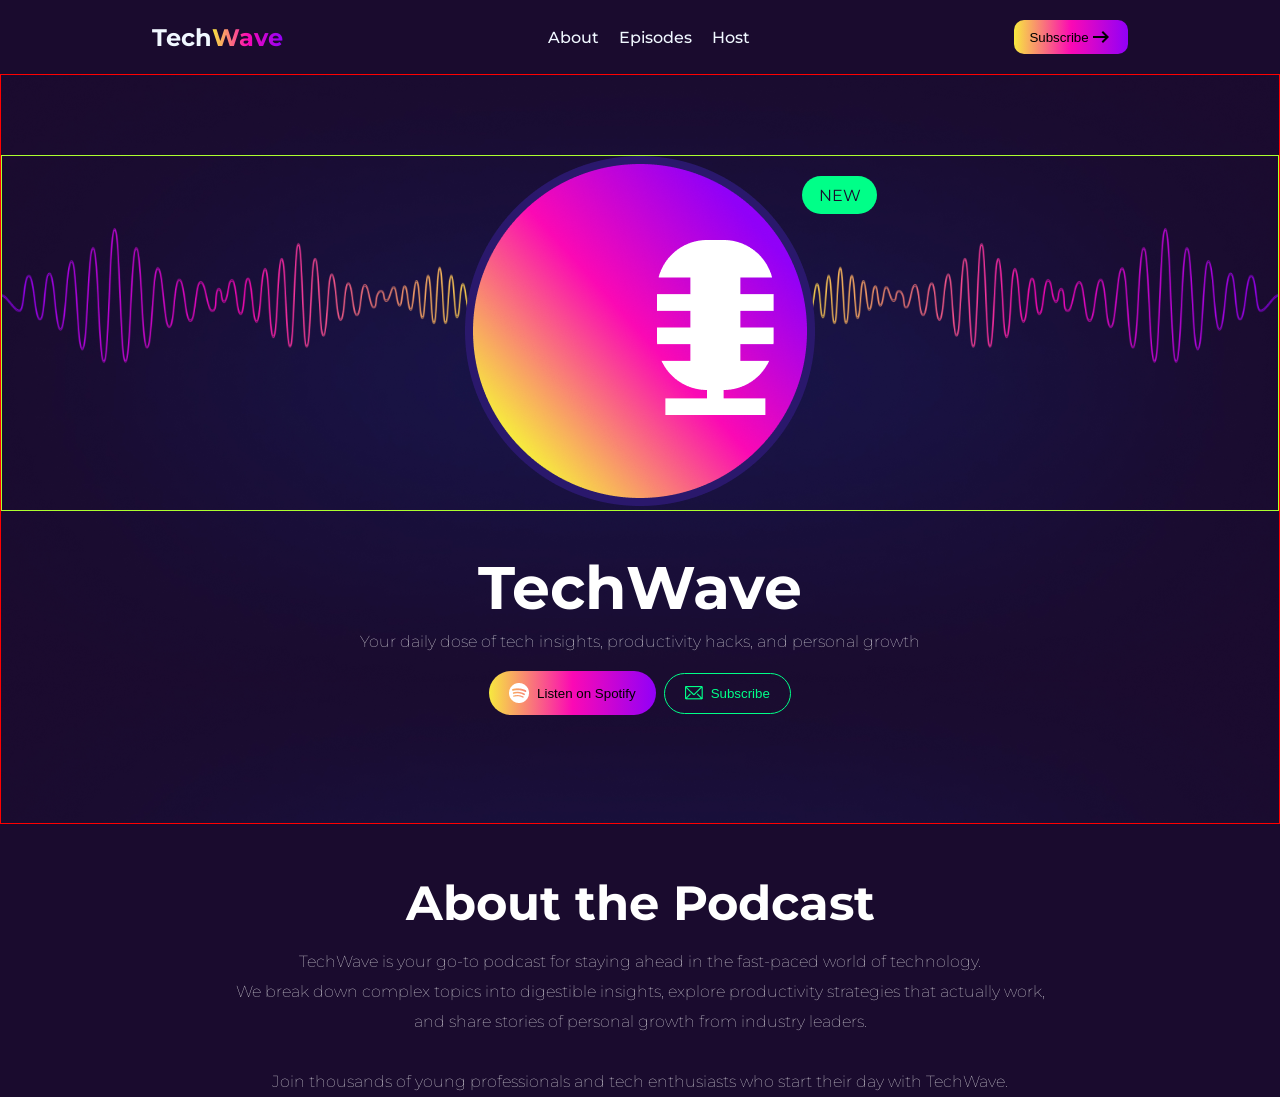
==== index.html @ 0b362321 "created navbar cicrcle podcat" ====
<!doctype html>
<html lang="en">
  <head>
    <meta charset="UTF-8" />
    <meta name="viewport" content="width=device-width, initial-scale=1.0" />
    <link
      rel="stylesheet"
      href="https://fonts.googleapis.com/css2?family=Material+Symbols+Outlined:opsz,wght,FILL,GRAD@24,400,0,0&icon_names=arrow_right_alt"
    />
    <link rel="preconnect" href="https://fonts.googleapis.com" />
    <link rel="preconnect" href="https://fonts.gstatic.com" crossorigin />
    <link
      href="https://fonts.googleapis.com/css2?family=Inter:ital,opsz,wght@0,14..32,100..900;1,14..32,100..900&family=Montserrat:ital,wght@0,100..900;1,100..900&display=swap"
      rel="stylesheet"
    />
    <link rel="stylesheet" href="./Style/protfolio.css" />
    <title>Assignment2</title>
  </head>
  <body class="font">
    <header>
      <nav class="top-container">
        <div class="Techwave">
          <h1>Tech<span class="wave">Wave </span></h1>
        </div>
        <ul class="Middle">
          <li>About</li>
          <li>Episodes</li>
          <li>Host</li>
        </ul>
        <button class="button-arrow">
          Subscribe
          <span class="material-symbols-outlined"> arrow_right_alt </span>
        </button>
      </nav>
      <section class="hero-bg">
        <div class="hero-pic">
          <div class="extra-div">
            <div><p class="circle-Top">NEW</p></div>
            <img
              class="hero-microphone"
              src="./B13-A02-TechWave/assets/microphone.png"
              alt="microphone"
            />
            <img
              class="hero-circle"
              src="./B13-A02-TechWave/assets/hero-circle.png"
              alt="circle"
            />
          </div>
        </div>
        <div class="hero-description">
          <h3 class="hero-head">TechWave</h3>
          <p class="hero-paragraph font">
            Your daily dose of tech insights, productivity hacks, and personal
            growth
          </p>
          <div class="botton">
            <button class="spotify">
              <img
                class="spotify-img"
                src="./B13-A02-TechWave/assets/spotify.png"
                alt=""
              />
              <span> Listen on Spotify </span>
            </button>
            <button class="Email">
              <img
                class="Email-img"
                src="./B13-A02-TechWave/assets/message.png"
                alt="message"
              />
              <span> Subscribe </span>
            </button>
          </div>
        </div>
      </section>

      <section class="contain-podcast">
        <h2 class="podcast-head">About the Podcast</h2>
        <p class="podcast-paragraph">
          TechWave is your go-to podcast for staying ahead in the fast-paced
          world of technology. <br />
          We break down complex topics into digestible insights, explore
          productivity strategies that actually work, <br />
          and share stories of personal growth from industry leaders. <br />
          <br />
          Join thousands of young professionals and tech enthusiasts who start
          their day with TechWave.
        </p>
      </section>
    </header>
  </body>
</html>
---- Style/protfolio.css ----
*{
margin: 0;
padding: 0;
box-sizing: border-box;

}
body{
max-width: 1600px;
width: 100%;
background-color: #1A0B2E;

}

.font {
  
  font-family: "Montserrat", sans-serif;
  font-optical-sizing: auto;
}

/* navbar */
.top-container{
width: 100%;
padding: 20px;
color: aliceblue;
background-color: #1A0B2E;
opacity: 100%;
display: flex;
align-items: center;
justify-content: space-around;

}
.wave{

    background: linear-gradient(to right, #F7E93F, #FB09B4, #9100F8);
  background-clip: text;
  color: transparent;
  
}
.Middle{
list-style-type: none;
display: flex;
gap:20px;
font-size: 16px;
font-weight: 500;

}
.button-arrow{

    background: linear-gradient(to right, #F7E93F, #FB09B4, #9100F8);
display: inline-flex;
align-items: center;
padding: 5px 15px;
border: none;
border-radius:10px;
}

.hero-bg{
  
  height: 750px;
background-image: url("../B13-A02-TechWave/assets/hero-bg.png");
background-size: contain;
text-align: center;
padding-top: 80px;border: 1px solid red;




}
.hero-pic{
border: 1px solid greenyellow;



}

.extra-div{
position: relative;


}

.circle-Top{
  width: 75px;
  height: 38px;
  color: #1A0B2E;
  background-color: #00FF88;
  padding: 10px;
  border-radius: 10000px;
  position: absolute;
  top:20px;
  left: 800px;
  /* margin: 0 auto; */

  

}
.hero-microphone{

position: absolute;
top: 84px;
left: 655px;




}
.hero-description{
margin-top: 40px;

}

.hero-head{
font-size: 60px;
font-weight: bolder;
color: #FFFFFF;
padding-bottom: 8px;

}

.hero-paragraph{

font-size: 16px;
font-weight: lighter;
color:#FFFFFF;



}

.botton{
display: flex;
justify-content: center;
align-items: center;
gap: 8px;
margin-top: 20px;

}




.spotify{
display: flex;
justify-content: center;
align-items: center;
gap: 8px;px;
background: linear-gradient(to right, #F7E93F, #FB09B4, #9100F8);
padding: 12px 20px;
border: none;
border-radius: 10000px;

}

.Email{
display: flex;
justify-content: center;
align-items: center;
gap: 8px;
color:#00FF88;
padding: 12px 20px;
background-color: transparent;
border: 1px solid #00FF88;
border-radius: 10000px;


}

/* podcast */

.contain-podcast{

margin-top: 50px;
text-align: center;
color: #FFFFFF;


}

.podcast-head{
font-size: 48px;
font-weight: bold;
margin-bottom: 15px;

}
.podcast-paragraph{

line-height: 30px;
/* font-size: 16px; */
font-weight: lighter;


}
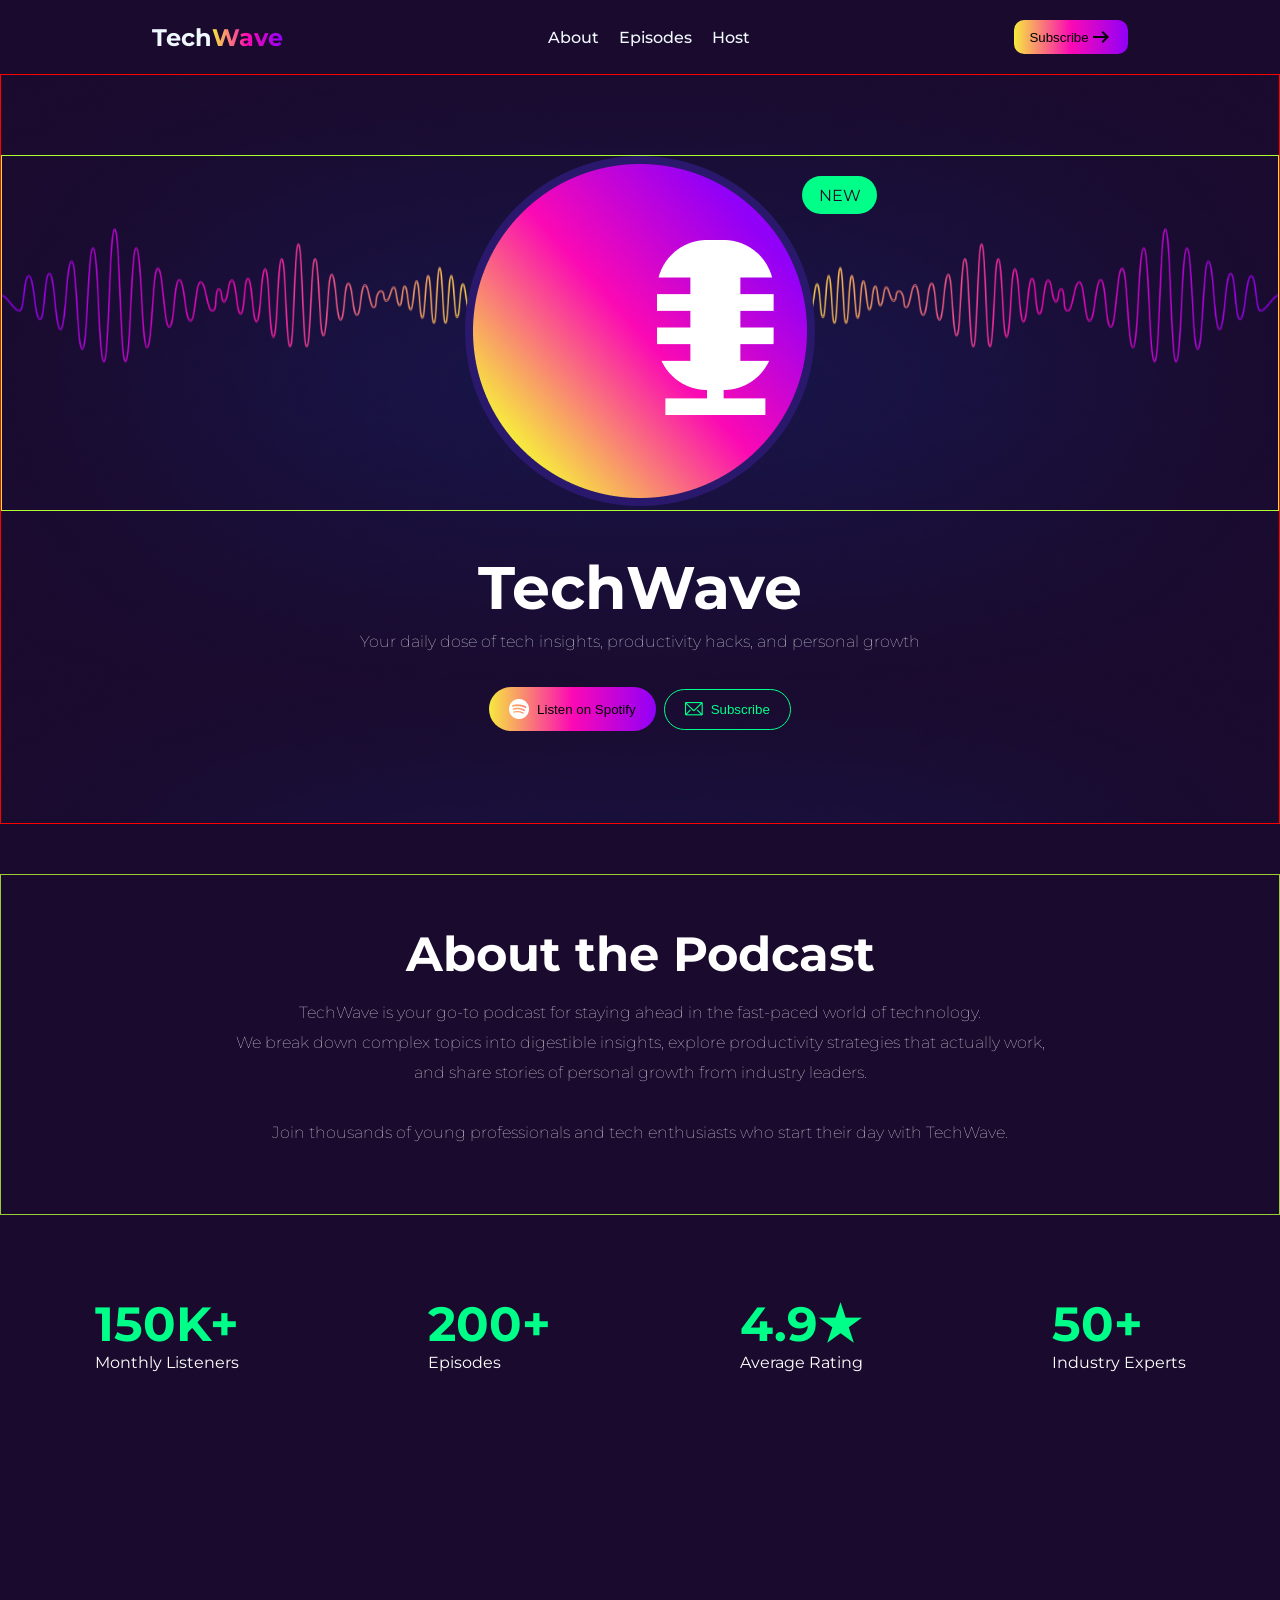
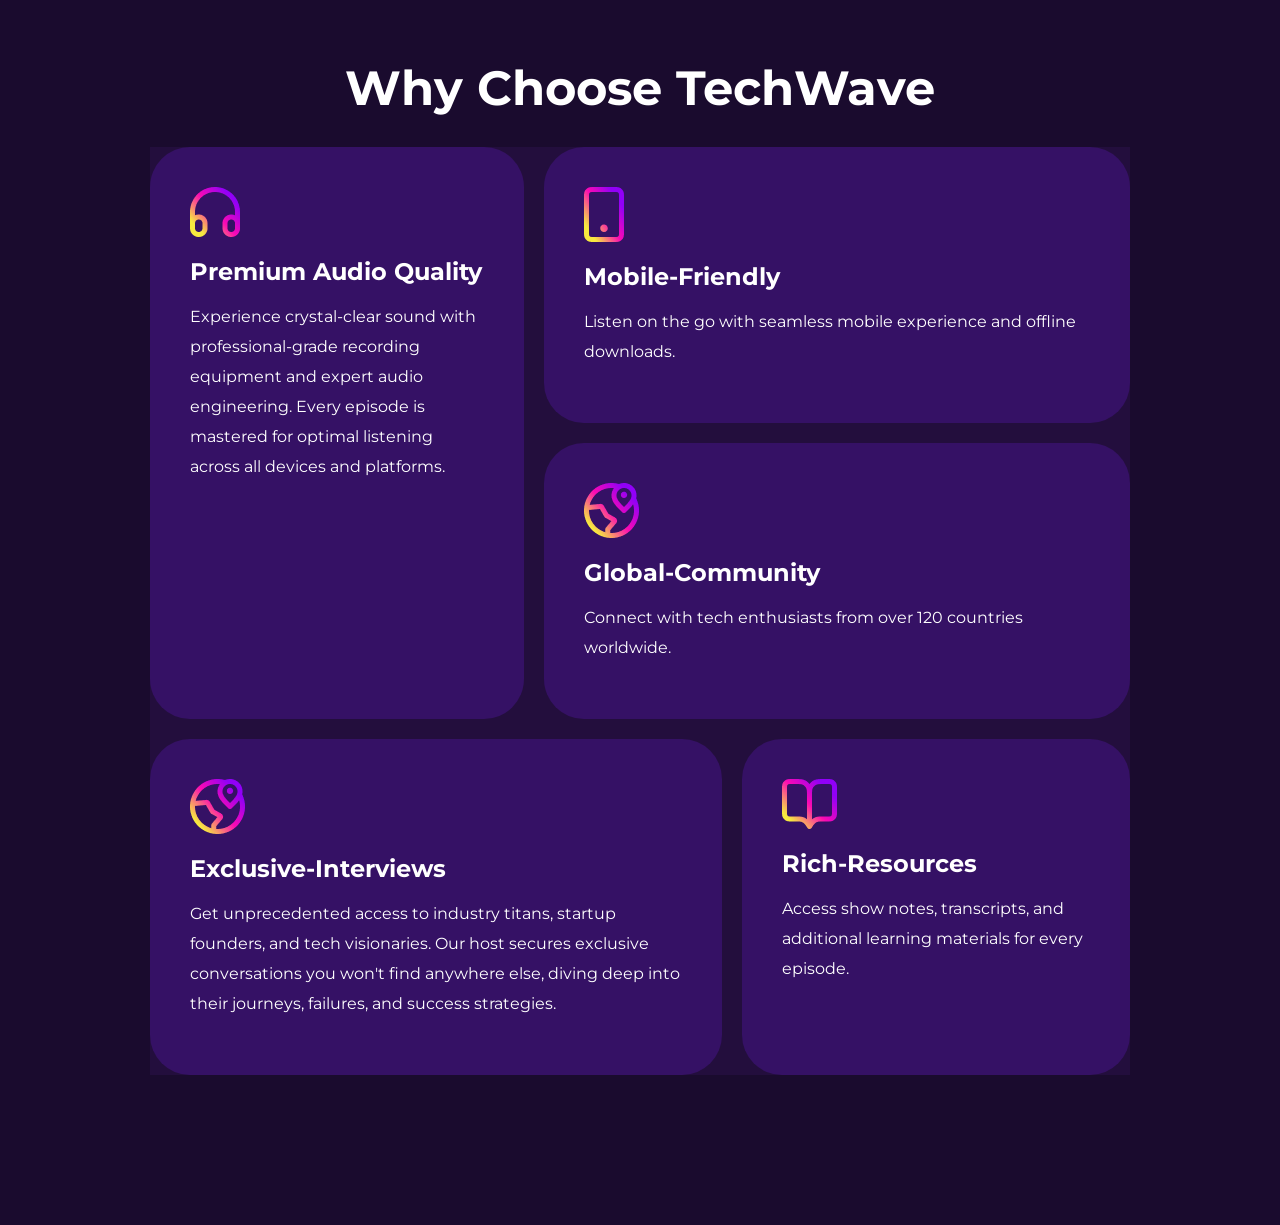
==== commit 90d65bb6: "box update" ====
--- a/index.html
+++ b/index.html
@@ -88,6 +88,77 @@
           their day with TechWave.
         </p>
       </section>
+      <section class="statistic">
+        <div class="number">
+          <h1>150K+</h1>
+          <p>Monthly Listeners</p>
+        </div>
+        <div class="number">
+          <h1>200+</h1>
+          <p>Episodes</p>
+        </div>
+        <div class="number">
+          <h1>4.9★</h1>
+          <p>Average Rating</p>
+        </div>
+        <div class="number">
+          <h1>50+</h1>
+          <p>Industry Experts</p>
+        </div>
+      </section>
     </header>
+    <main>
+      <section class="box-container">
+        <h2 class="box-paragraph">Why Choose TechWave</h2>
+        <div class="box-table">
+          <div class="Premium-Audio-Quality">
+            <img
+              src="./B13-A02-TechWave/assets/headphone.png"
+              alt="headphone"
+            />
+            <h4>Premium Audio Quality</h4>
+            <p>
+              Experience crystal-clear sound with professional-grade recording
+              equipment and expert audio engineering. Every episode is mastered
+              for optimal listening across all devices and platforms.
+            </p>
+          </div>
+          <div class="Mobile-Friendly">
+            <img src="./B13-A02-TechWave/assets/device.png" alt="device" />
+            <h4>Mobile-Friendly</h4>
+            <p>
+              Listen on the go with seamless mobile experience and offline
+              downloads.
+            </p>
+          </div>
+          <div class="Global-Community">
+            <img src="./B13-A02-TechWave/assets/location.png" alt="location" />
+
+            <h4>Global-Community</h4>
+            <p>
+              Connect with tech enthusiasts from over 120 countries worldwide.
+            </p>
+          </div>
+          <div class="Exclusive-Interviews">
+            <img src="./B13-A02-TechWave/assets/location.png" alt="" />
+            <h4>Exclusive-Interviews</h4>
+            <p>
+              Get unprecedented access to industry titans, startup founders, and
+              tech visionaries. Our host secures exclusive conversations you
+              won't find anywhere else, diving deep into their journeys,
+              failures, and success strategies.
+            </p>
+          </div>
+          <div class="Rich-Resources">
+            <img src="./B13-A02-TechWave/assets/resource.png" alt="resource" />
+            <h4>Rich-Resources</h4>
+            <p>
+              Access show notes, transcripts, and additional learning materials
+              for every episode.
+            </p>
+          </div>
+        </div>
+      </section>
+    </main>
   </body>
 </html>
--- a/Style/protfolio.css
+++ b/Style/protfolio.css
@@ -143,7 +143,7 @@
 display: flex;
 justify-content: center;
 align-items: center;
-gap: 8px;px;
+gap: 8px;
 background: linear-gradient(to right, #F7E93F, #FB09B4, #9100F8);
 padding: 12px 20px;
 border: none;
@@ -170,8 +170,10 @@
 .contain-podcast{
 
 margin-top: 50px;
+padding: 50px;
 text-align: center;
 color: #FFFFFF;
+border: 1px solid yellowgreen;
 
 
 }
@@ -189,4 +191,100 @@
 font-weight: lighter;
 
 
+}
+
+/* Stat */
+
+.statistic{
+
+margin-top: 80px;
+display: flex;
+justify-content: space-around;
+padding-bottom: 120px;
+
+}
+.statistic h1{
+color: #00FF88;
+font-size: 48px;
+
+}
+
+.statistic p{
+  line-height: 20px;
+color: #FFFFFF;
+
+}
+
+/* box */
+.Premium-Audio-Quality{
+  grid-area: Premium-Audio-Quality;
+}
+.Mobile-Friendly{
+  grid-area: Mobile-Friendly;
+}
+.Global-Community{
+grid-area: Global-Community;
+
+}
+.Exclusive-Interviews{
+  grid-area: Exclusive-Interviews;
+}
+.Rich-Resources{
+  grid-area: Rich-Resources;
+}
+
+.box-table{
+  color: #FFFFFF;
+  display: grid;
+  background-color: #230E3D;
+  gap:20px;
+  
+  
+grid-template-areas: 
+"Premium-Audio-Quality Mobile-Friendly Mobile-Friendly"
+"Premium-Audio-Quality Mobile-Friendly Mobile-Friendly"
+"Premium-Audio-Quality Global-Community Global-Community"
+"Premium-Audio-Quality Global-Community Global-Community"
+"Exclusive-Interviews Exclusive-Interviews Rich-Resources"
+"Exclusive-Interviews Exclusive-Interviews Rich-Resources"
+
+
+
+}
+.Premium-Audio-Quality, .Mobile-Friendly, .Global-Community, .Exclusive-Interviews, .Rich-Resources{
+  background-color: #351165;
+}
+.box-container{
+color: #FFFFFF;
+/* margin-top: 20px; */
+padding: 150px;
+
+
+
+}
+.box-paragraph{ font-size: 48px; font-weight: bold; text-align: center; padding-bottom: 30px;}
+
+.box-table img,h4,p{
+padding-bottom: 16px;
+
+
+}
+.box-table p{
+line-height: 30px;
+
+
+}
+.box-table h4{
+padding-bottom: 16px;
+font-size: 24px;
+font-weight: bold;
+
+}
+.box-table div{
+
+padding: 40px;
+border-radius: 40px;
+
+
+
 }
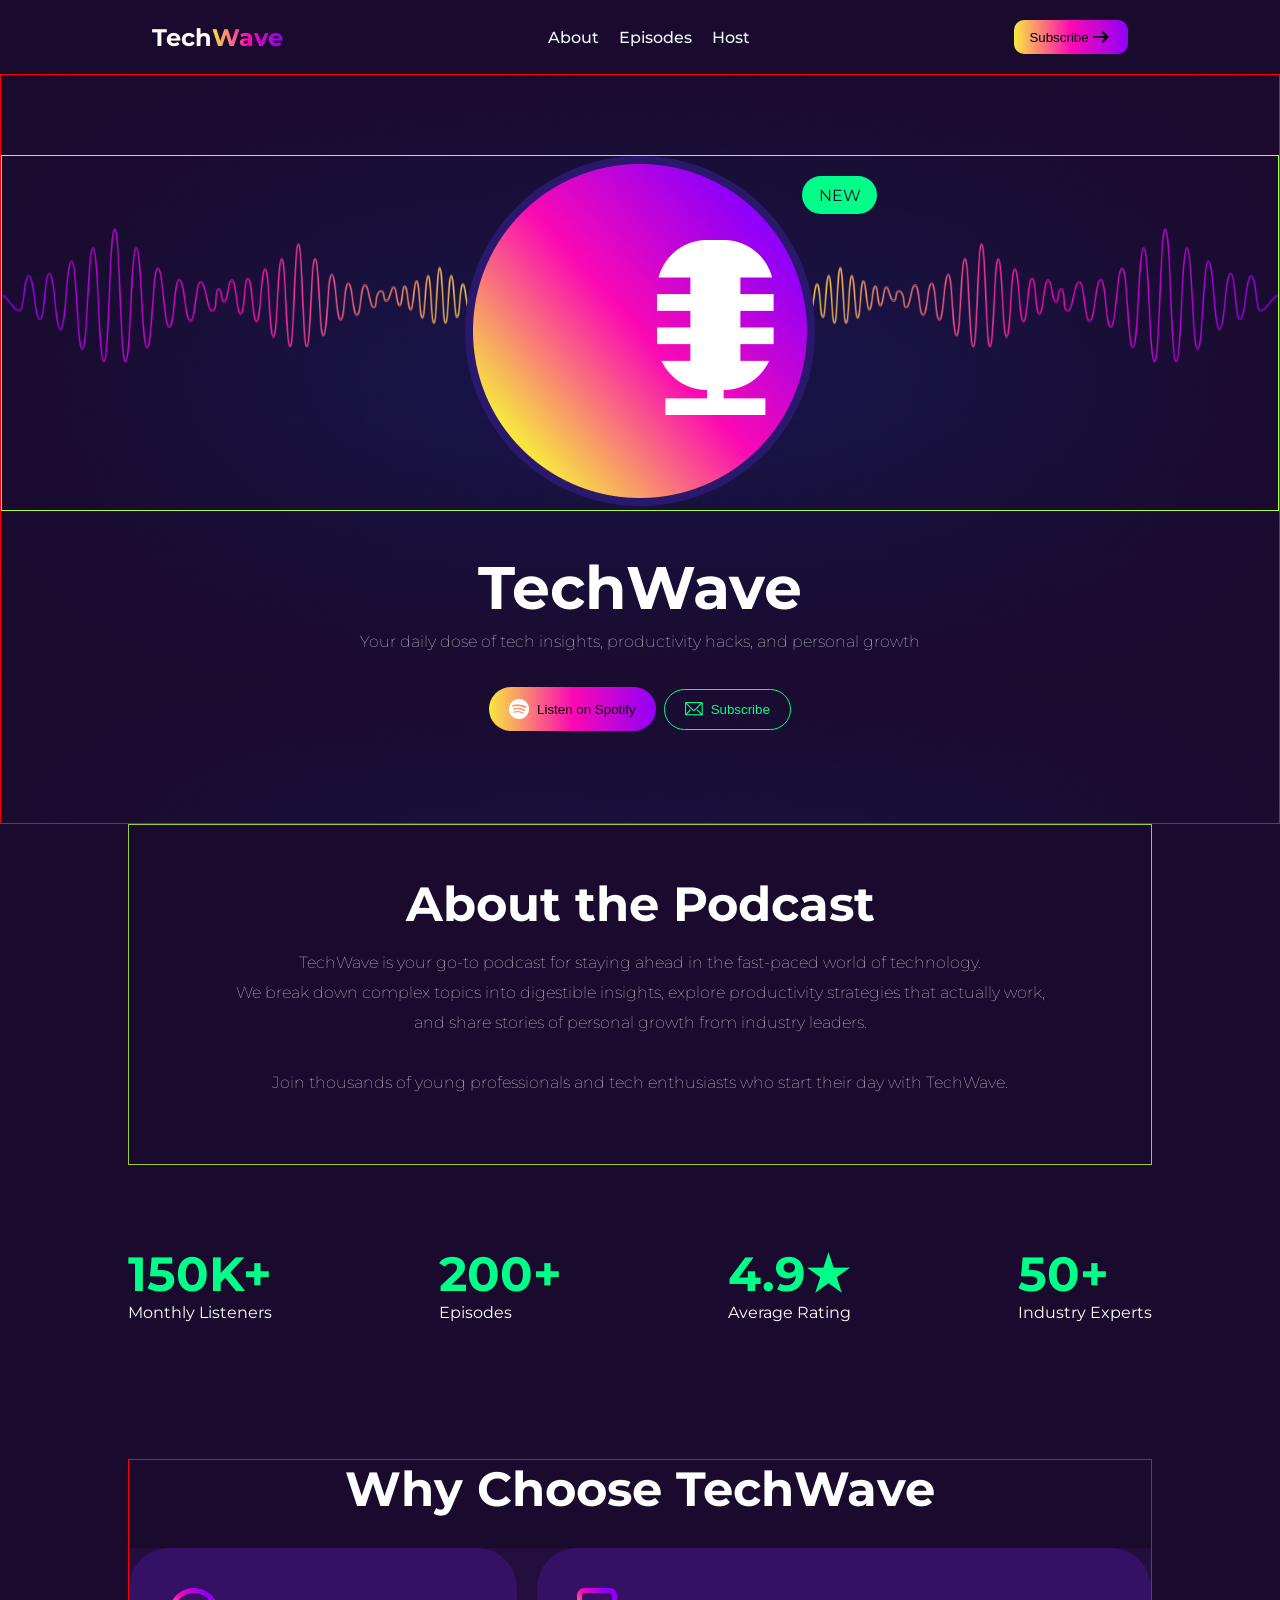
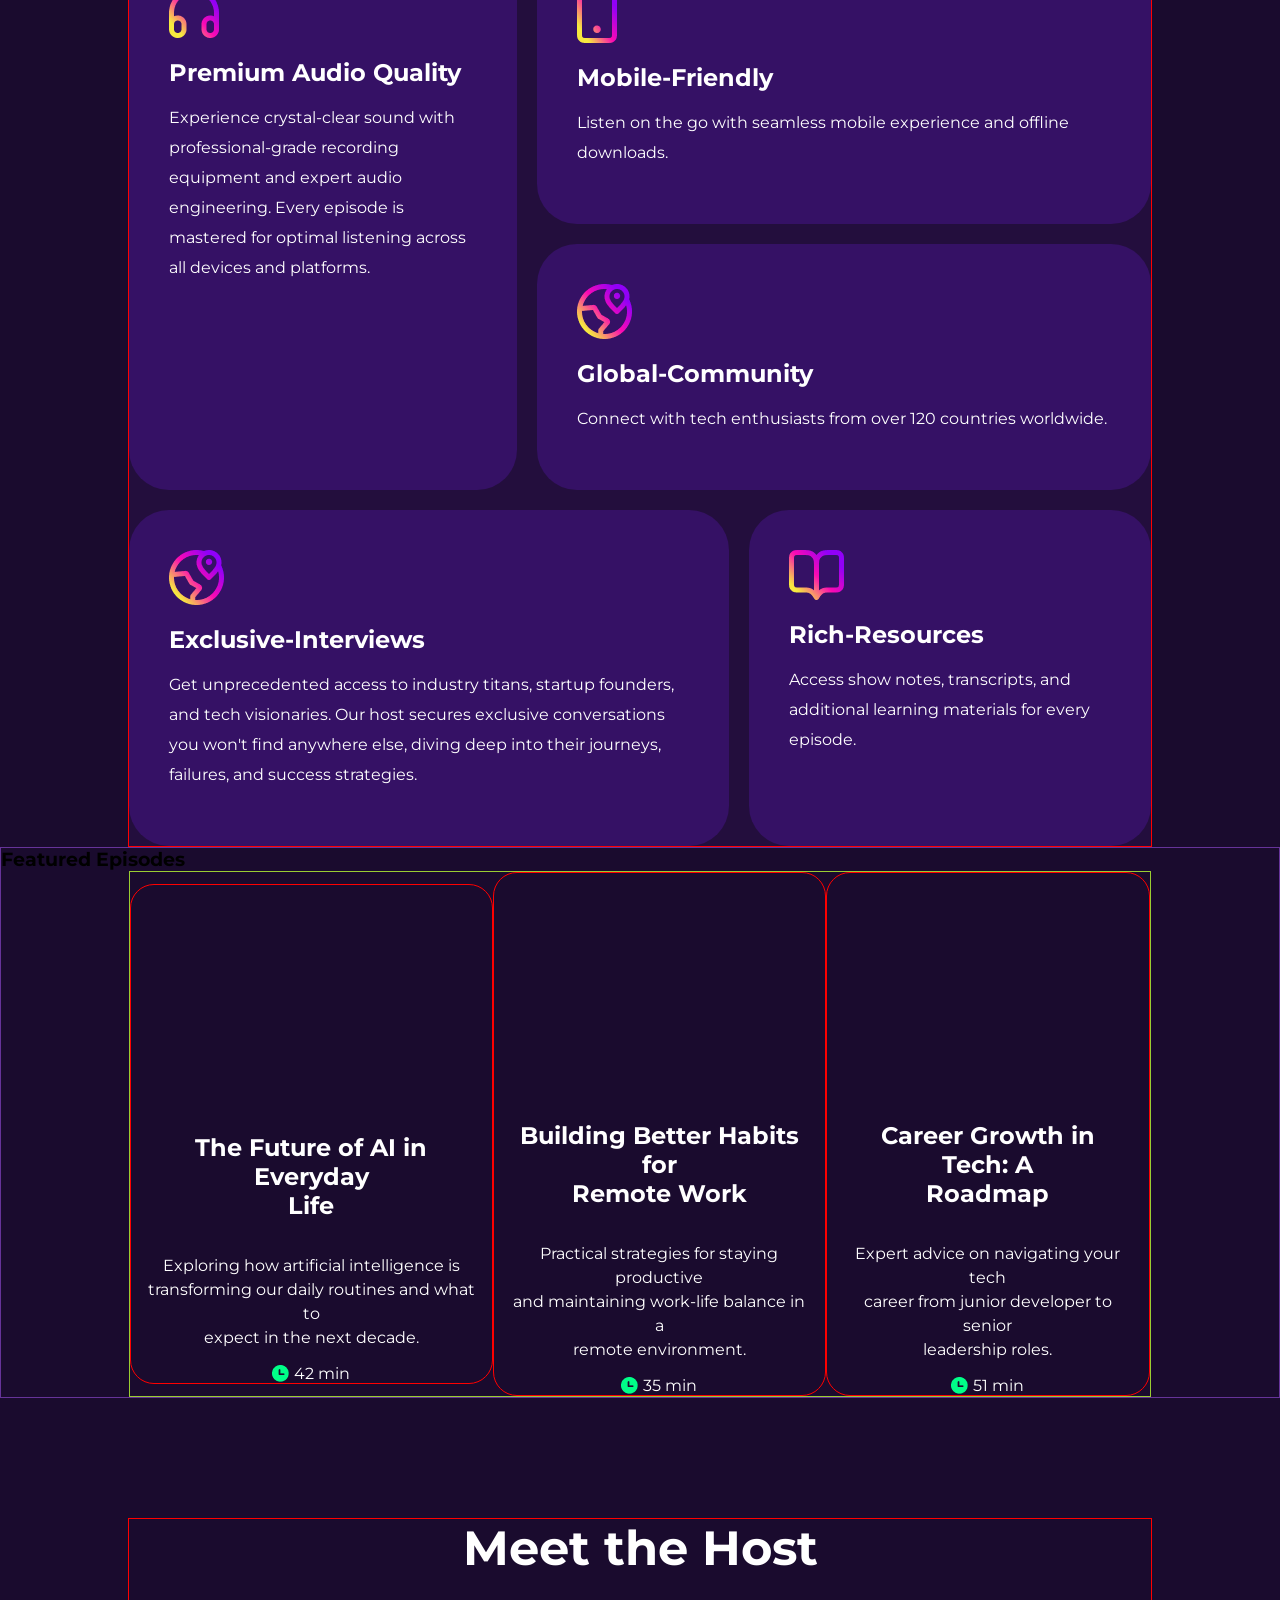
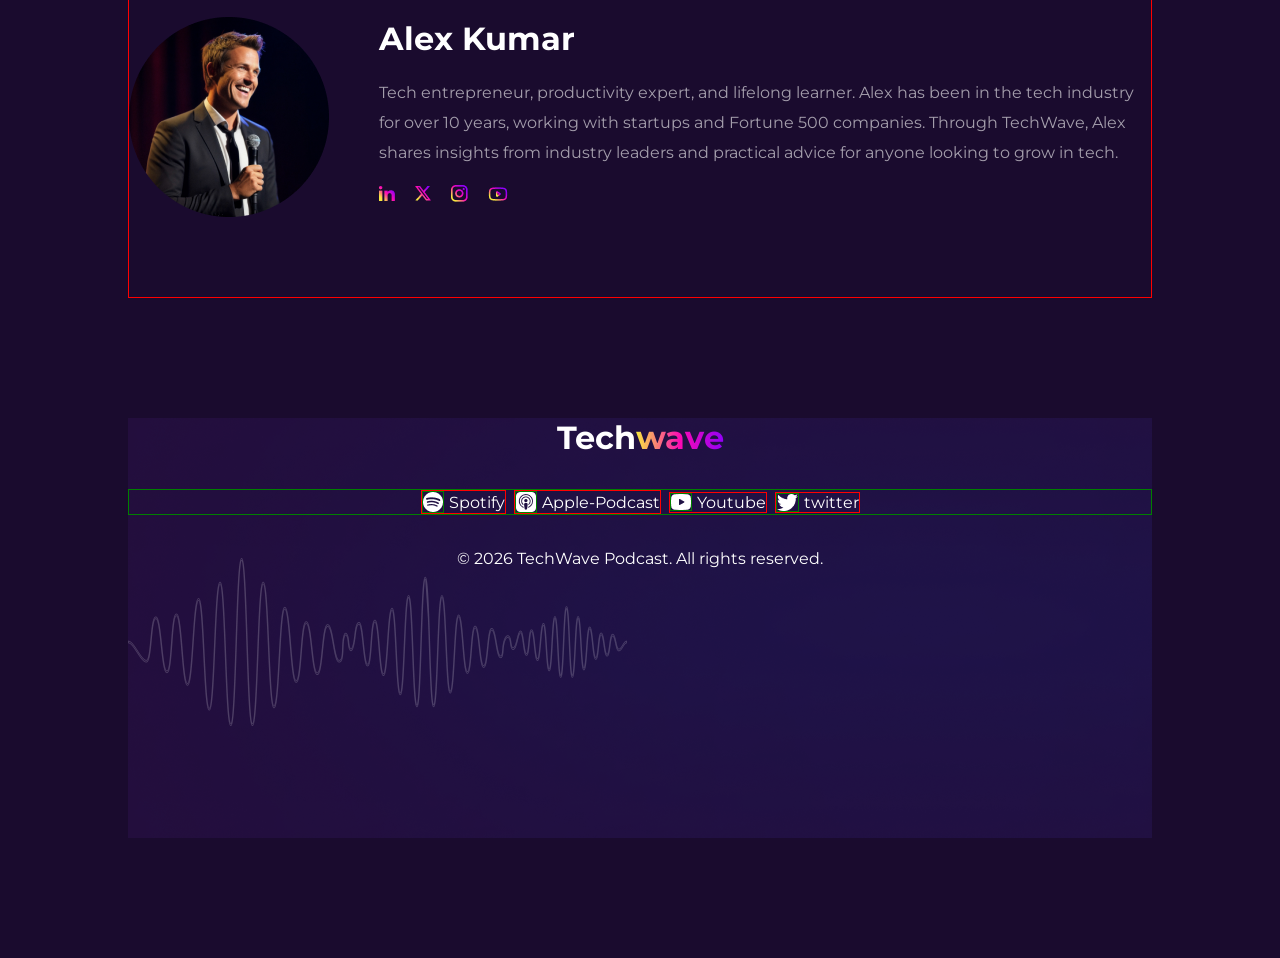
==== commit cab29721: "Created Footer" ====
--- a/index.html
+++ b/index.html
@@ -159,6 +159,165 @@
           </div>
         </div>
       </section>
+
+      <section class="contain-feature">
+        <div class="feature">
+          <h3>Featured Episodes</h3>
+          <div class="feature-card">
+            <div class="card">
+              <iframe
+                height="315"
+                src="https://www.youtube.com/embed/p5U77bZ0CEQ?si=6QBNCPRT67NS7j_D"
+                title="YouTube video player"
+                frameborder="0"
+                allow="
+                  accelerometer;
+                  autoplay;
+                  clipboard-write;
+                  encrypted-media;
+                  gyroscope;
+                  picture-in-picture;
+                  web-share;
+                "
+                referrerpolicy="strict-origin-when-cross-origin"
+                allowfullscreen
+              ></iframe>
+              <h4>The Future of AI in Everyday <br />Life</h4>
+              <p>
+                Exploring how artificial intelligence is <br />
+                transforming our daily routines and what to <br />
+                expect in the next decade.
+              </p>
+              <div class="clock">
+                <img
+                  src="./B13-A02-TechWave/assets/clock.png"
+                  alt="clock-pic"
+                />
+                <span>42 min</span>
+              </div>
+            </div>
+            <div class="card">
+              <iframe
+                height="315"
+                src="https://www.youtube.com/embed/kRS5ficucNM?si=6SdQB9N6VylU1PsK"
+                title="YouTube video player"
+                frameborder="0"
+                allow="
+                  accelerometer;
+                  autoplay;
+                  clipboard-write;
+                  encrypted-media;
+                  gyroscope;
+                  picture-in-picture;
+                  web-share;
+                "
+                referrerpolicy="strict-origin-when-cross-origin"
+                allowfullscreen
+              >
+                <img src="./B13-A02-TechWave/assets/youtube.png" alt="youtubes"
+              /></iframe>
+              <h4>
+                Building Better Habits for <br />
+                Remote Work
+              </h4>
+              <p>
+                Practical strategies for staying productive <br />
+                and maintaining work-life balance in a <br />
+                remote environment.
+              </p>
+              <div class="clock">
+                <img
+                  src="./B13-A02-TechWave/assets/clock.png"
+                  alt="clock-pic"
+                />
+                <span>35 min</span>
+              </div>
+            </div>
+            <div class="card">
+              <iframe
+                height="315"
+                src="https://www.youtube.com/embed/bCkfU_wHPcY?si=Suu5yuQ8s5is9w0o"
+                title="YouTube video player"
+                frameborder="0"
+                allow="
+                  accelerometer;
+                  autoplay;
+                  clipboard-write;
+                  encrypted-media;
+                  gyroscope;
+                  picture-in-picture;
+                  web-share;
+                "
+                referrerpolicy="strict-origin-when-cross-origin"
+                allowfullscreen
+              ></iframe>
+              <h4>Career Growth in Tech: A <br />Roadmap</h4>
+              <p>
+                Expert advice on navigating your tech <br />
+                career from junior developer to senior <br />
+                leadership roles.
+              </p>
+              <div class="clock">
+                <img
+                  src="./B13-A02-TechWave/assets/clock.png"
+                  alt="clock-pic"
+                />
+                <span>51 min</span>
+              </div>
+            </div>
+          </div>
+        </div>
+      </section>
     </main>
+    <!-- <img src="./B13-A02-TechWave/assets/youtube.png" alt="youtubes" /> -->
+
+    <section class="Host-contain">
+      <h1 class="Host-head">Meet the Host</h1>
+      <div class="Host-part">
+        <div class="Host-image">
+          <img src="./B13-A02-TechWave/assets/host.png" alt="host-picture" />
+        </div>
+        <div class="Host-Details">
+          <h3 class="Host-name">Alex Kumar</h3>
+          <p class="Host-paragraph">
+            Tech entrepreneur, productivity expert, and lifelong learner. Alex
+            has been in the tech industry for over 10 years, working with
+            startups and Fortune 500 companies. Through TechWave, Alex shares
+            insights from industry leaders and practical advice for anyone
+            looking to grow in tech.
+            <div class="Host-icon">
+<img src="./B13-A02-TechWave/assets/linkedin.png" alt="">
+<img src="./B13-A02-TechWave/assets/x.png" alt="">
+<img src="./B13-A02-TechWave/assets/instagram.png" alt="">
+<img src="./B13-A02-TechWave/assets/youtube.png" alt="">
+
+            </div>
+          </p>
+        </div>
+      </div>
+    </section>
+    <footer>
+      <div class="foot-contain">
+        <h1 class="Techwave">Tech<span class="wave">wave</span></h1>
+<div class="Footer-icon-part">
+<div class="footer-icon"><img src="./B13-A02-TechWave/assets/spotify.png" alt=""> <Span>Spotify</span></div>
+
+
+
+<div class="footer-icon"> <img src="./B13-A02-TechWave/assets/apple-podcast.png" alt=""> <span>Apple-Podcast</span></div> 
+
+<div class="footer-icon"> <img src="./B13-A02-TechWave/assets/youtube-podcast.png" alt=""> <span>Youtube</span></div> 
+
+<div class="footer-icon"> <img src="./B13-A02-TechWave/assets/twitter.png" alt=""> <span>twitter</span></div> 
+
+
+</div>
+<div class="copy">&COPY; 2026 TechWave Podcast. All rights reserved.</div>
+
+      </div>
+      
+
+
+    </footer>
   </body>
 </html>
--- a/Style/protfolio.css
+++ b/Style/protfolio.css
@@ -174,6 +174,9 @@
 text-align: center;
 color: #FFFFFF;
 border: 1px solid yellowgreen;
+width: 80%;
+
+margin: 0 auto;
 
 
 }
@@ -199,8 +202,11 @@
 
 margin-top: 80px;
 display: flex;
-justify-content: space-around;
+justify-content: space-between;
 padding-bottom: 120px;
+width: 80%;
+
+margin: 80px auto 0px auto;
 
 }
 .statistic h1{
@@ -236,6 +242,7 @@
 .box-table{
   color: #FFFFFF;
   display: grid;
+  
   background-color: #230E3D;
   gap:20px;
   
@@ -256,12 +263,17 @@
 }
 .box-container{
 color: #FFFFFF;
+border: 1px solid red;
 /* margin-top: 20px; */
-padding: 150px;
-
-
-
-}
+/* padding: 150px; */
+width: 80%;
+margin: 0 auto;
+
+
+
+}
+
+
 .box-paragraph{ font-size: 48px; font-weight: bold; text-align: center; padding-bottom: 30px;}
 
 .box-table img,h4,p{
@@ -287,4 +299,181 @@
 
 
 
-}+}
+
+/* Feature */
+
+.contain-feature{
+
+border: 1px solid rebeccapurple;
+
+
+
+}
+.clock{
+display: flex;
+justify-content: center;
+align-items: center;
+gap: 5px;
+
+
+}
+.contain-feature iframe{
+  width: 100%;
+  height: 224px;
+}
+.contain-feature h4{
+  padding: 20px;
+  font-size: 24px;
+  font-weight: bold;
+}
+.contain-feature p{
+  padding: 14px;
+  line-height: 24px;
+}
+
+.card{
+color: #FFFFFF;
+border: 1px solid red;
+text-align: center;
+border-radius: 24px;
+
+
+}
+.feature-card{
+  border: 1px solid yellowgreen;
+display: flex;
+justify-content: space-between;
+align-items: center;
+
+width: 80%;
+
+margin: 0 auto;
+
+
+
+}
+
+.card iframe img{
+background-image: linear-gradient(to right, #F7E93F, #FB09B4, #9100F8);
+  
+  
+
+}
+
+/* Host-Part */
+
+.Host-contain{
+color: #FFFFFF;
+margin-top: 120px;
+
+border: 1px solid red;
+height: 380px;
+width: 80%;
+
+margin: 120px auto;
+
+}
+.Host-head{
+font-weight: bold;
+font-size: 48px;
+padding-bottom: 40px;
+text-align: center;
+
+
+
+}
+.Host-part{
+display: flex;
+justify-content: center;
+align-items: center;
+gap: 50px;
+
+
+}
+.Host-name{
+font-size: 32px ;
+font-weight: bold;
+padding-bottom: 20px;
+
+
+}
+.Host-paragraph{
+ line-height: 30px;
+ opacity: .6;
+
+
+}
+
+.Host-icon{
+display: flex;
+align-items: center;
+gap: 20px;
+
+
+}
+
+/* Footer  */
+
+/* .Techwave{
+
+  background: linear-gradient(to right, #F7E93F, #FB09B4, #9100F8);
+  background-clip: text;
+  color: transparent;
+
+  
+} */
+ .foot-contain
+ {
+ width: 80%;
+
+margin: 120px auto;
+text-align: center;
+background-image: url("../B13-A02-TechWave/assets/footer-bg.png");
+height: 420px;
+
+ }
+.Techwave{
+  color: #FFFFFF;
+  
+
+
+}
+
+.footer-icon{
+  /* color: #FFFFFF; */
+  display: flex;
+  justify-content: center;
+  align-items: center;
+  border: 1px solid red;
+  gap: 5px  ;
+  
+  
+} 
+.Footer-icon-part{
+  display: flex; 
+   justify-content: center; 
+  align-items: center;
+  color: #FFFFFF;
+  gap: 8px  ;
+  margin-top: 32px;
+  margin-bottom: 32px;
+ 
+border: 1px solid green;
+
+}
+.footer-icon img{
+border: 1px solid green;
+
+}
+.footer-icon p{
+border: 1px solid gold;
+color: #FFFFFF;
+
+}
+.copy{
+color: #FFFFFF;
+line-height: 24px;
+
+}
+
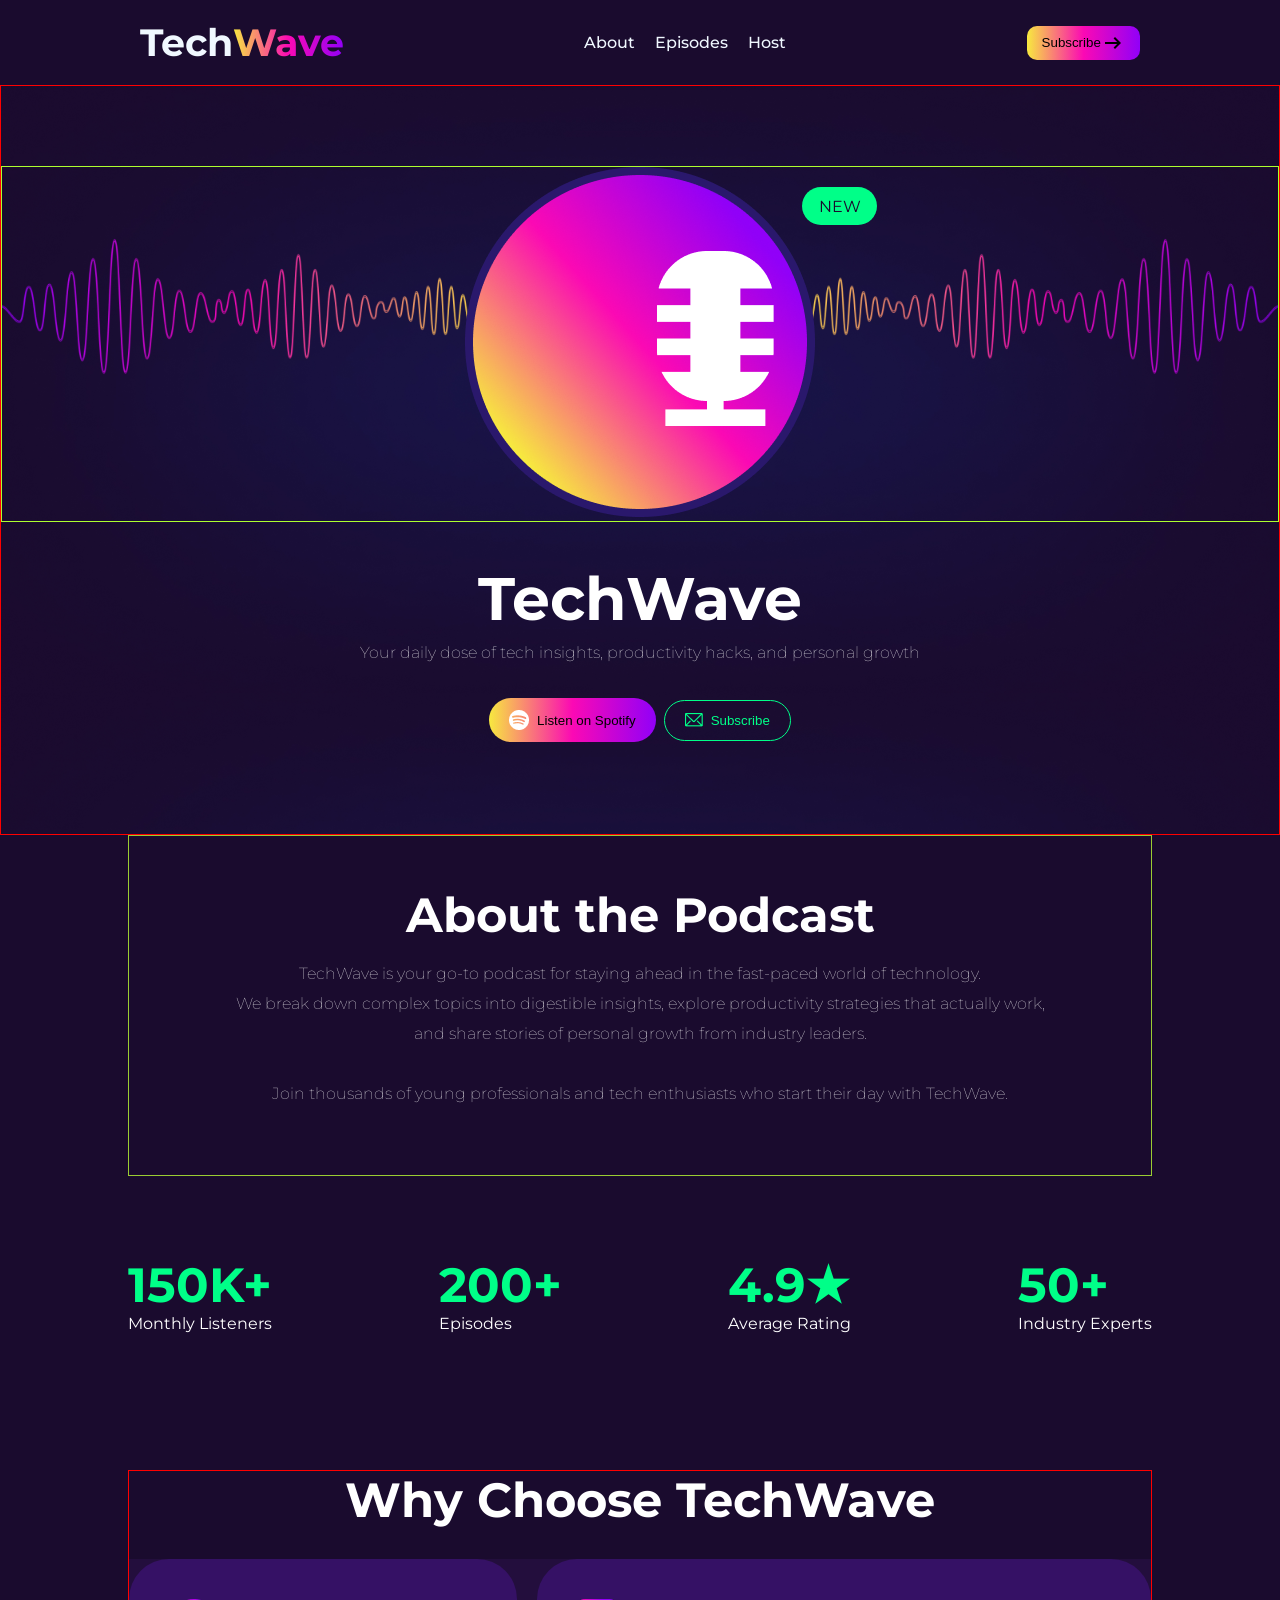
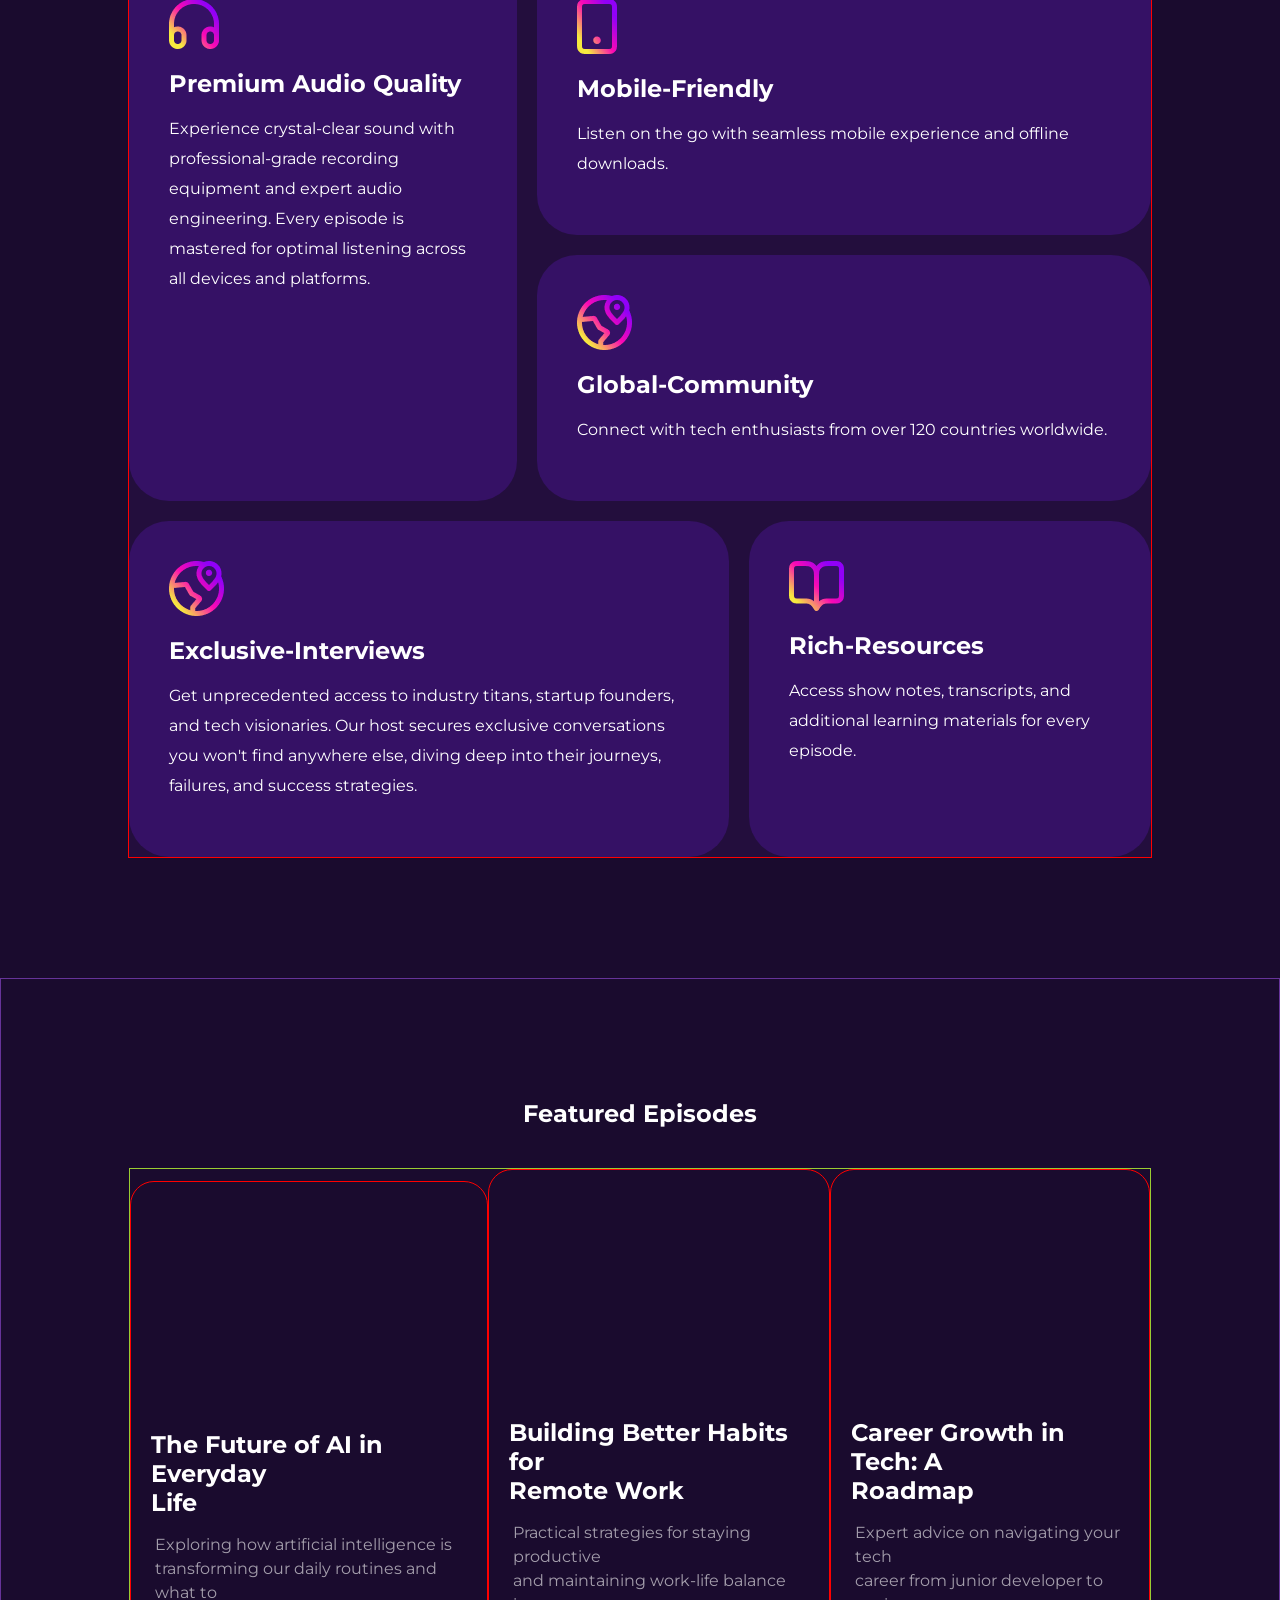
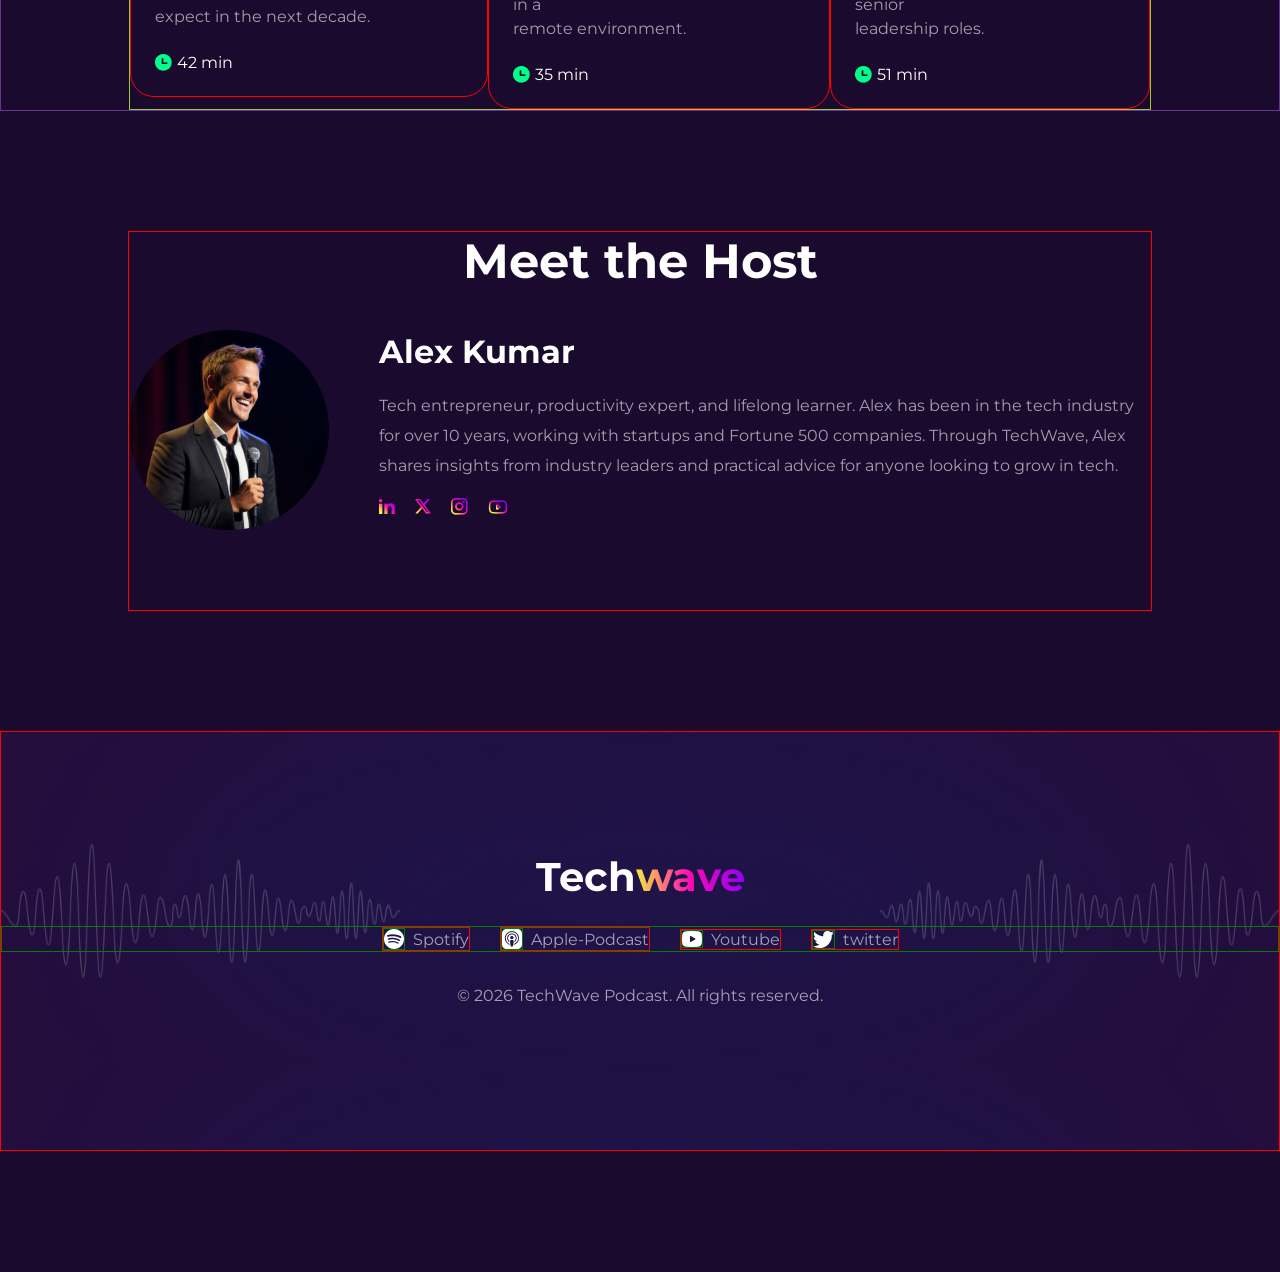
==== commit de3440e3: "Final Result Footer complted" ====
--- a/index.html
+++ b/index.html
@@ -162,7 +162,7 @@
 
       <section class="contain-feature">
         <div class="feature">
-          <h3>Featured Episodes</h3>
+          <h1 class="feature-head">Featured Episodes</h1>
           <div class="feature-card">
             <div class="card">
               <iframe
@@ -181,8 +181,8 @@
                 "
                 referrerpolicy="strict-origin-when-cross-origin"
                 allowfullscreen
-              ></iframe>
-              <h4>The Future of AI in Everyday <br />Life</h4>
+              ><img src="./B13-A02-TechWave/assets/youtube.png" alt="youtubes" /></iframe>
+              <div class="Card-Head"><h4>The Future of AI in Everyday <br />Life</h4></div>
               <p>
                 Exploring how artificial intelligence is <br />
                 transforming our daily routines and what to <br />
@@ -216,10 +216,10 @@
               >
                 <img src="./B13-A02-TechWave/assets/youtube.png" alt="youtubes"
               /></iframe>
-              <h4>
+              <div class="Card-Head"><h4>
                 Building Better Habits for <br />
                 Remote Work
-              </h4>
+              </h4></div>
               <p>
                 Practical strategies for staying productive <br />
                 and maintaining work-life balance in a <br />
@@ -251,7 +251,8 @@
                 referrerpolicy="strict-origin-when-cross-origin"
                 allowfullscreen
               ></iframe>
-              <h4>Career Growth in Tech: A <br />Roadmap</h4>
+              
+              <div class="Card-Head"><h4>Career Growth in Tech: A <br />Roadmap</h4></div>
               <p>
                 Expert advice on navigating your tech <br />
                 career from junior developer to senior <br />
@@ -269,7 +270,7 @@
         </div>
       </section>
     </main>
-    <!-- <img src="./B13-A02-TechWave/assets/youtube.png" alt="youtubes" /> -->
+    
 
     <section class="Host-contain">
       <h1 class="Host-head">Meet the Host</h1>
@@ -298,7 +299,7 @@
     </section>
     <footer>
       <div class="foot-contain">
-        <h1 class="Techwave">Tech<span class="wave">wave</span></h1>
+        <h1 class="Techwave2">Tech<span class="wave">wave</span></h1>
 <div class="Footer-icon-part">
 <div class="footer-icon"><img src="./B13-A02-TechWave/assets/spotify.png" alt=""> <Span>Spotify</span></div>
 
--- a/Style/protfolio.css
+++ b/Style/protfolio.css
@@ -5,8 +5,8 @@
 
 }
 body{
-max-width: 1600px;
-width: 100%;
+/* max-width: 1600px;
+width: 100%; */
 background-color: #1A0B2E;
 
 }
@@ -29,6 +29,14 @@
 justify-content: space-around;
 
 }
+.Techwave{
+
+  font-weight: bolder;
+  font-size: 25px;
+
+  
+}
+
 .wave{
 
     background: linear-gradient(to right, #F7E93F, #FB09B4, #9100F8);
@@ -60,7 +68,8 @@
 background-image: url("../B13-A02-TechWave/assets/hero-bg.png");
 background-size: contain;
 text-align: center;
-padding-top: 80px;border: 1px solid red;
+padding-top: 80px;
+border: 1px solid red;
 
 
 
@@ -89,7 +98,7 @@
   position: absolute;
   top:20px;
   left: 800px;
-  /* margin: 0 auto; */
+  
 
   
 
@@ -190,7 +199,7 @@
 .podcast-paragraph{
 
 line-height: 30px;
-/* font-size: 16px; */
+
 font-weight: lighter;
 
 
@@ -264,8 +273,7 @@
 .box-container{
 color: #FFFFFF;
 border: 1px solid red;
-/* margin-top: 20px; */
-/* padding: 150px; */
+
 width: 80%;
 margin: 0 auto;
 
@@ -304,38 +312,44 @@
 /* Feature */
 
 .contain-feature{
-
+margin-top: 120px;
 border: 1px solid rebeccapurple;
 
-
-
-}
+}
+.feature-head{
+color: #FFFFFF;
+padding-top: 120px;
+text-align: center;
+}
+
 .clock{
 display: flex;
-justify-content: center;
+/* justify-content: center; */
 align-items: center;
 gap: 5px;
-
-
-}
+padding: 0px 24px 24px 24px ;
+
+}
+
 .contain-feature iframe{
   width: 100%;
   height: 224px;
 }
-.contain-feature h4{
-  padding: 20px;
+.Card-Head{
+  padding: 20px 20px 0px 20px ;
   font-size: 24px;
   font-weight: bold;
 }
 .contain-feature p{
-  padding: 14px;
+  padding: 0px 24px 24px 24px;
   line-height: 24px;
+  opacity: .6;
 }
 
 .card{
 color: #FFFFFF;
 border: 1px solid red;
-text-align: center;
+/* text-align: center; */
 border-radius: 24px;
 
 
@@ -345,10 +359,9 @@
 display: flex;
 justify-content: space-between;
 align-items: center;
-
 width: 80%;
-
 margin: 0 auto;
+margin-top: 40px;
 
 
 
@@ -414,39 +427,41 @@
 }
 
 /* Footer  */
-
-/* .Techwave{
-
-  background: linear-gradient(to right, #F7E93F, #FB09B4, #9100F8);
-  background-clip: text;
-  color: transparent;
-
-  
-} */
+footer{
+  background-image: url("../B13-A02-TechWave/assets/footer-bg.png");
+  background-size: contain;
+  border: 1px solid red;
+  width: 100%;
+  height: 420px;
+
+}
+
+
+.Techwave2{
+
+  color: #FFFFFF;
+  font-size: 40px;
+}
+
  .foot-contain
  {
- width: 80%;
-
-margin: 120px auto;
+ 
+
+margin-top: 120px;
 text-align: center;
-background-image: url("../B13-A02-TechWave/assets/footer-bg.png");
+
 height: 420px;
 
  }
-.Techwave{
-  color: #FFFFFF;
-  
-
-
-}
+
 
 .footer-icon{
-  /* color: #FFFFFF; */
+  
   display: flex;
   justify-content: center;
   align-items: center;
   border: 1px solid red;
-  gap: 5px  ;
+  gap: 8px  ;
   
   
 } 
@@ -455,13 +470,17 @@
    justify-content: center; 
   align-items: center;
   color: #FFFFFF;
-  gap: 8px  ;
-  margin-top: 32px;
+  gap: 30px  ;
+  margin-top: 25px;
   margin-bottom: 32px;
+  
  
 border: 1px solid green;
 
 }
+.Footer-icon-part span{
+  opacity: .6;
+}
 .footer-icon img{
 border: 1px solid green;
 
@@ -474,6 +493,8 @@
 .copy{
 color: #FFFFFF;
 line-height: 24px;
-
-}
-
+margin-top: 32px;
+opacity: .6;
+
+}
+
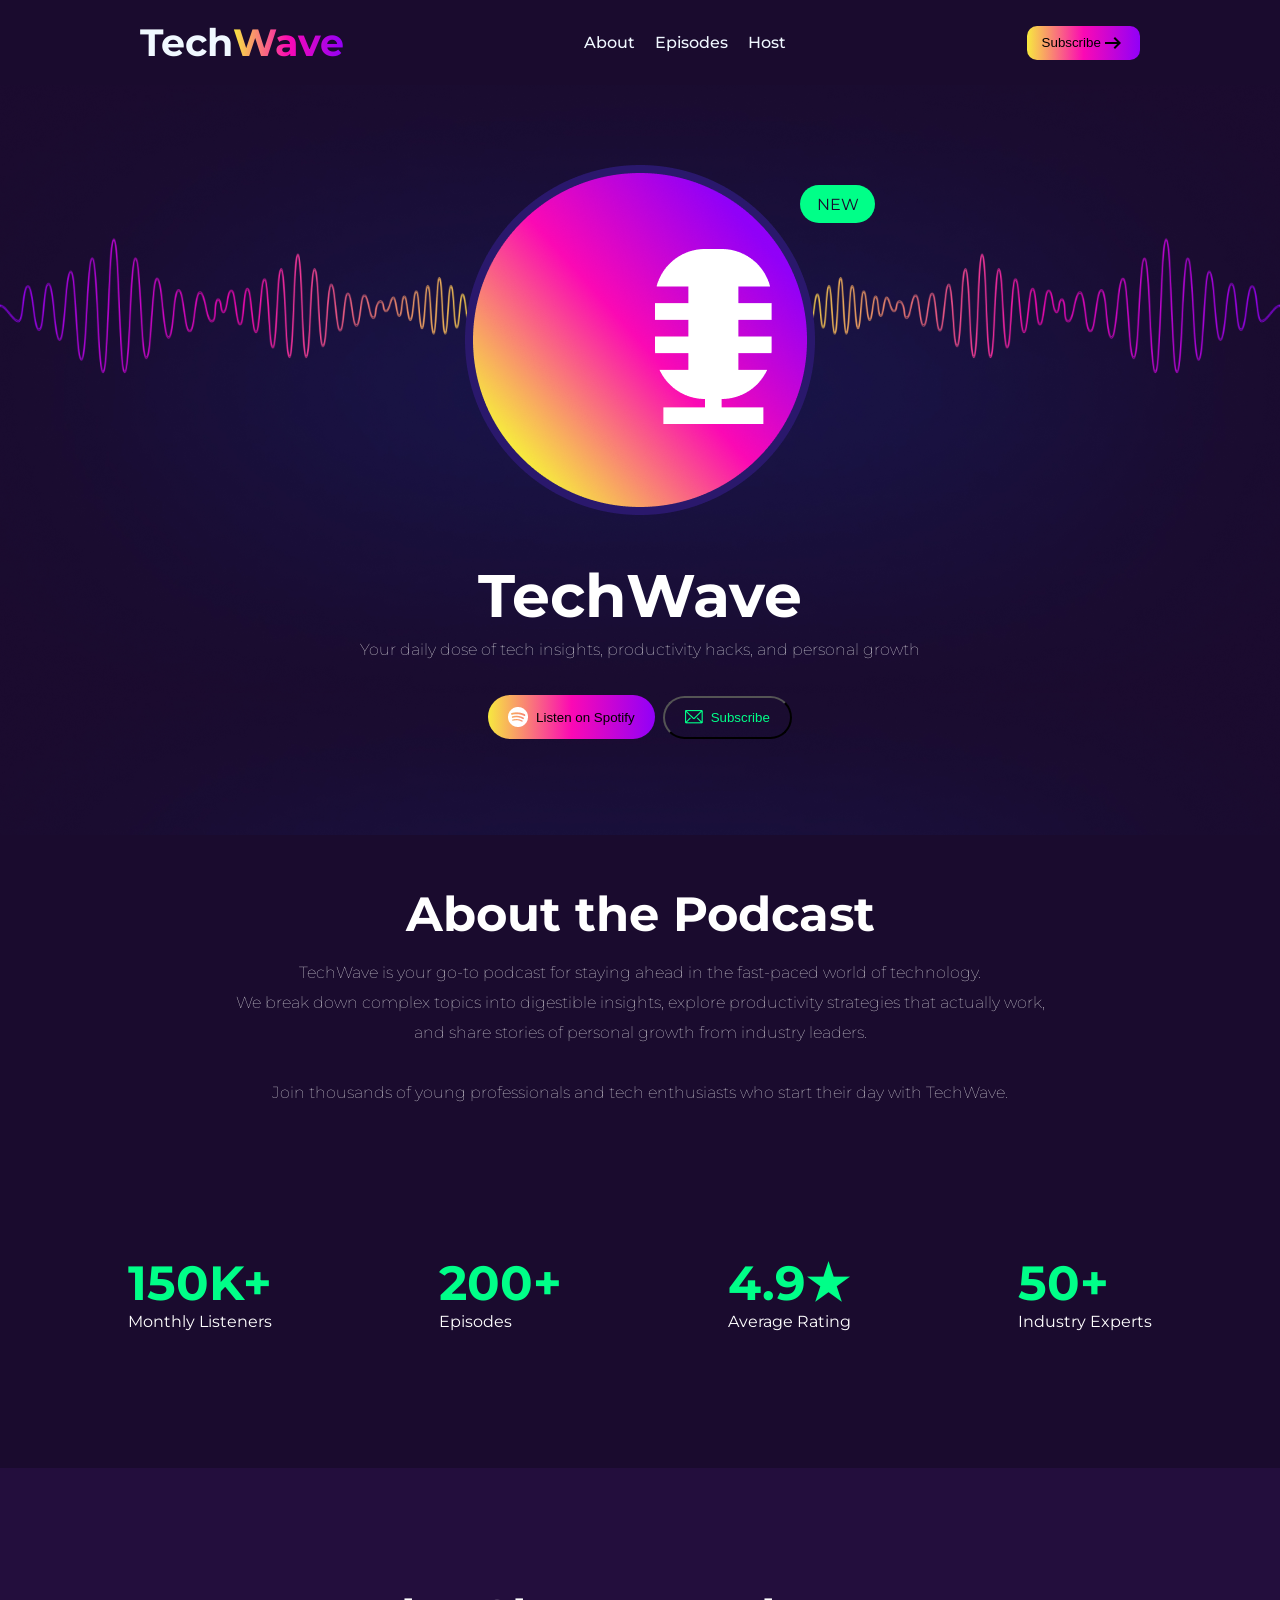
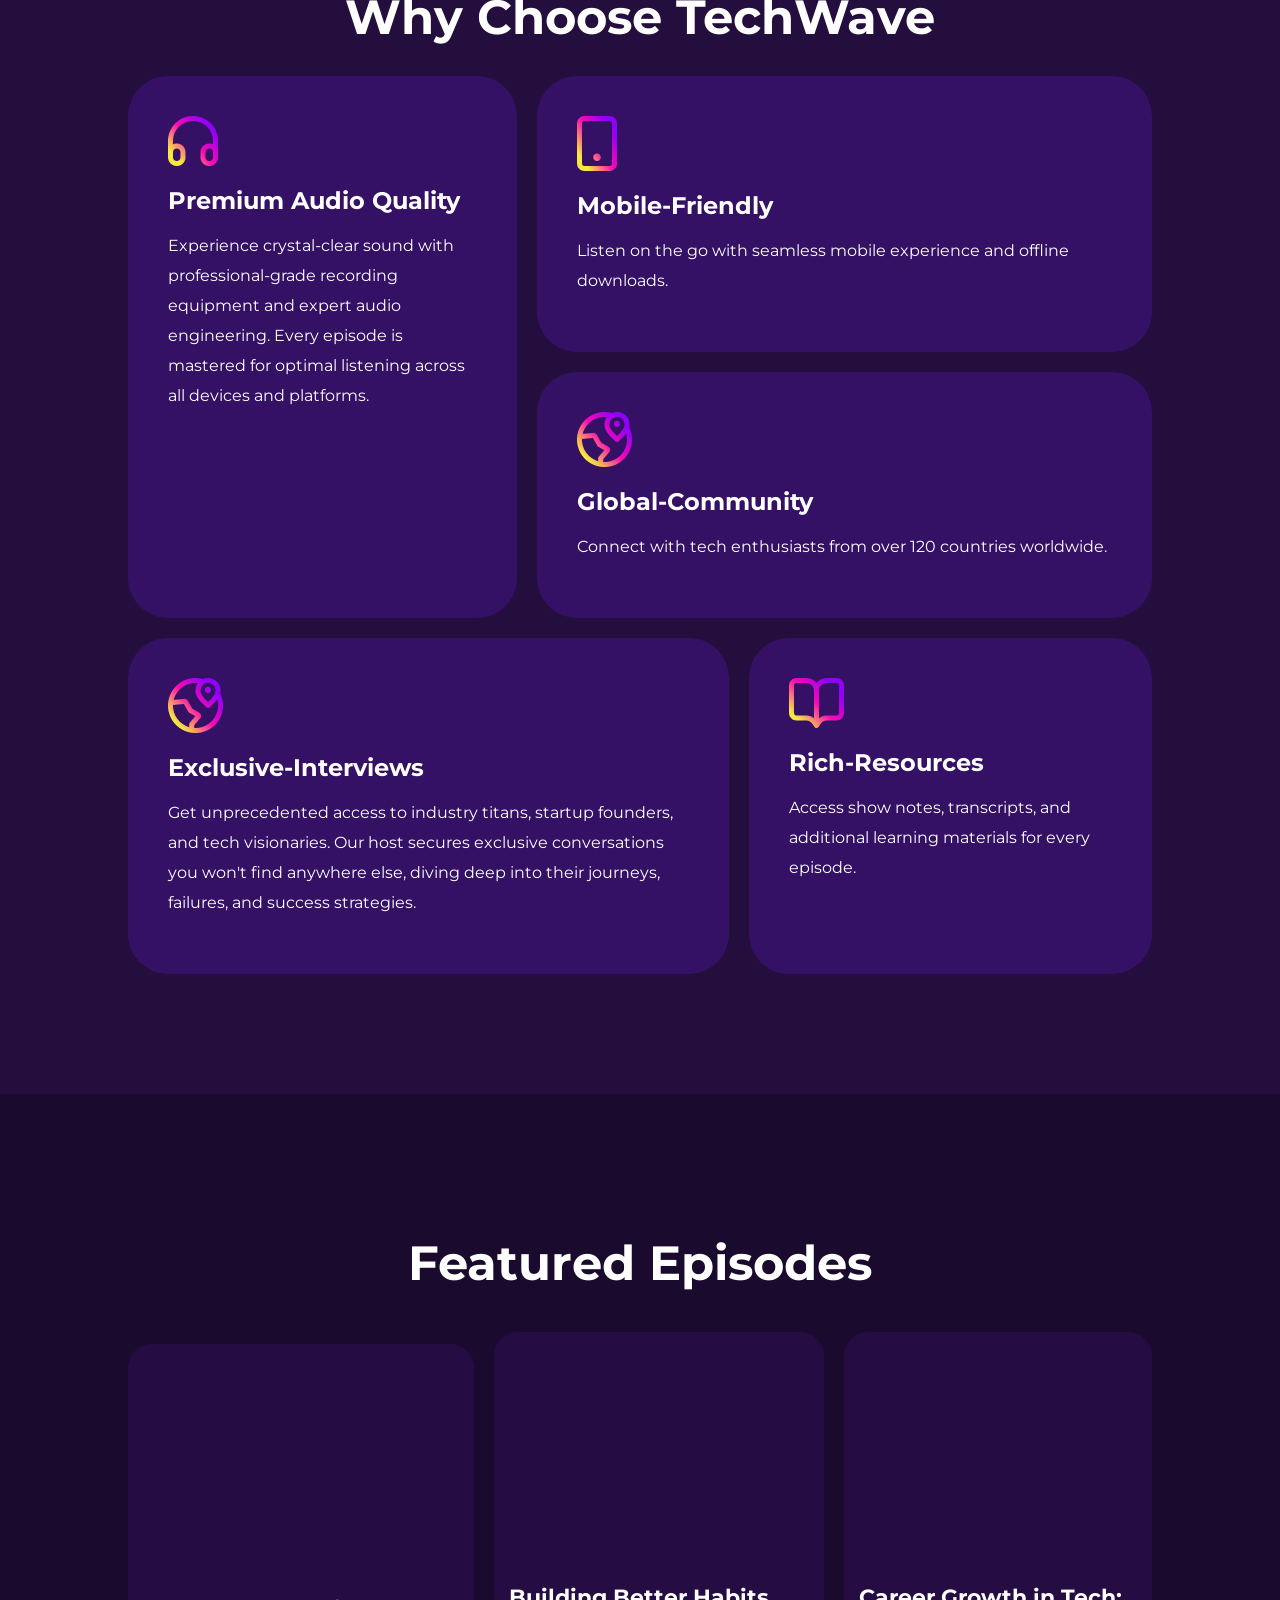
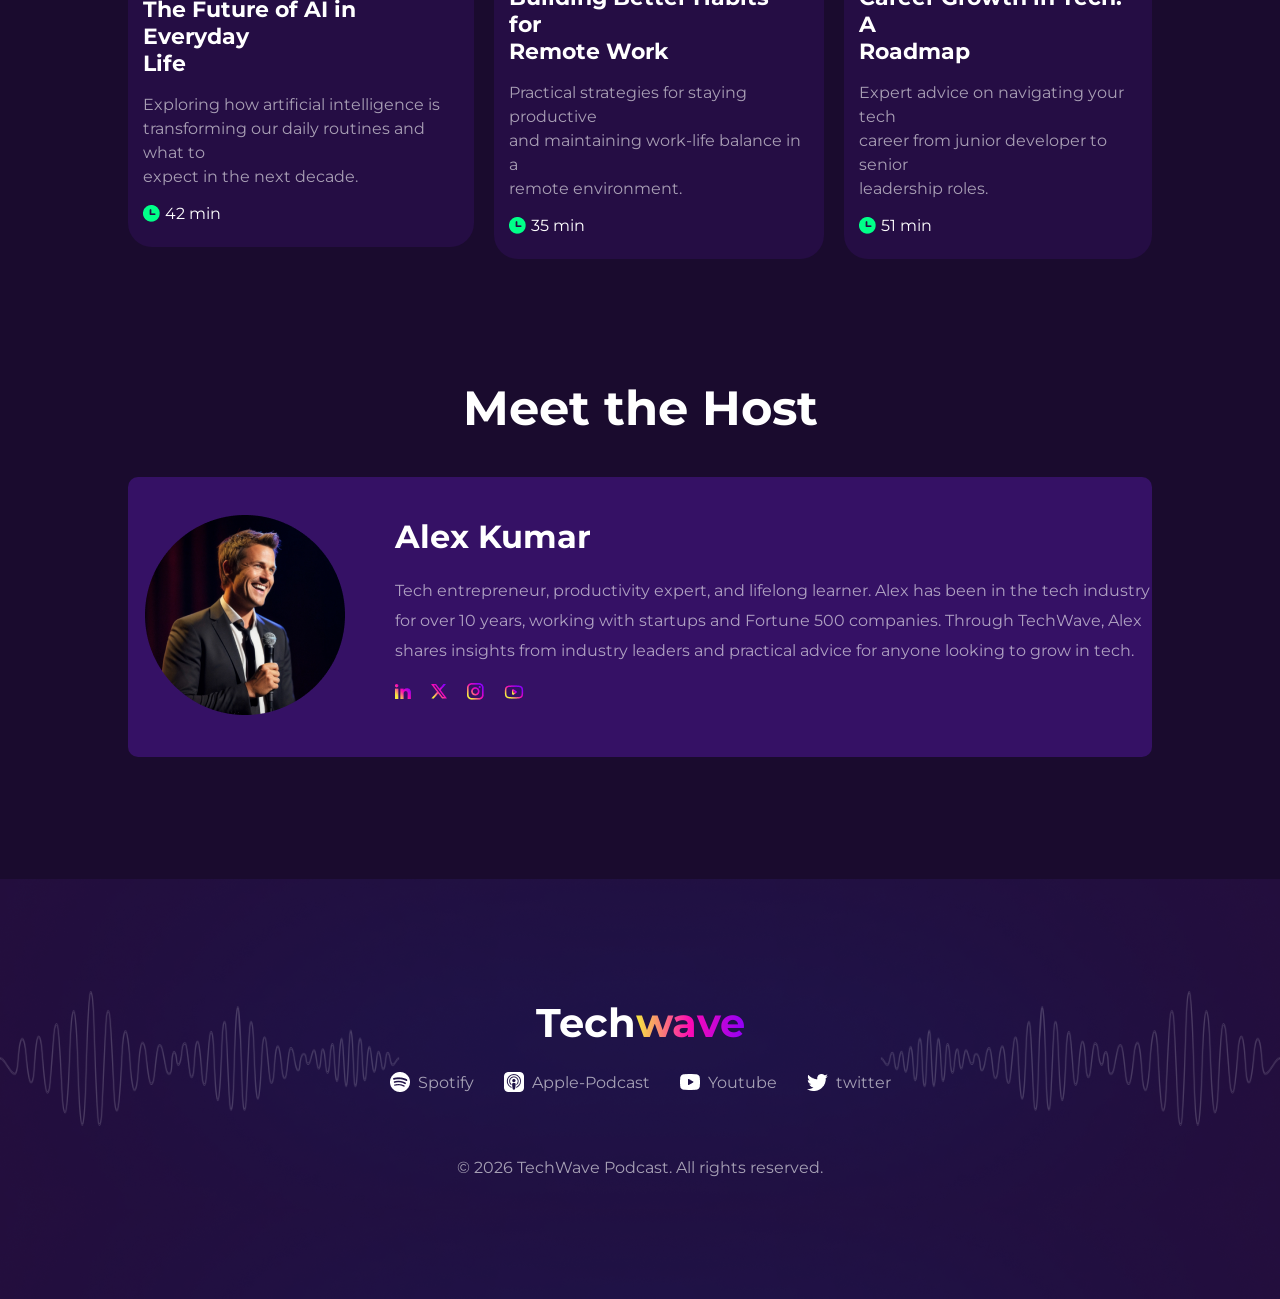
==== commit a65b6f83: "responsive yet to do" ====
--- a/index.html
+++ b/index.html
@@ -269,10 +269,7 @@
           </div>
         </div>
       </section>
-    </main>
-    
-
-    <section class="Host-contain">
+      <section class="Host-contain">
       <h1 class="Host-head">Meet the Host</h1>
       <div class="Host-part">
         <div class="Host-image">
@@ -297,6 +294,8 @@
         </div>
       </div>
     </section>
+    </main>
+    
     <footer>
       <div class="foot-contain">
         <h1 class="Techwave2">Tech<span class="wave">wave</span></h1>
--- a/Style/protfolio.css
+++ b/Style/protfolio.css
@@ -5,8 +5,7 @@
 
 }
 body{
-/* max-width: 1600px;
-width: 100%; */
+
 background-color: #1A0B2E;
 
 }
@@ -69,18 +68,18 @@
 background-size: contain;
 text-align: center;
 padding-top: 80px;
-border: 1px solid red;
-
-
-
-
-}
-.hero-pic{
+
+
+
+
+
+}
+/* .hero-pic{
 border: 1px solid greenyellow;
 
 
 
-}
+} */
 
 .extra-div{
 position: relative;
@@ -168,7 +167,6 @@
 color:#00FF88;
 padding: 12px 20px;
 background-color: transparent;
-border: 1px solid #00FF88;
 border-radius: 10000px;
 
 
@@ -182,9 +180,7 @@
 padding: 50px;
 text-align: center;
 color: #FFFFFF;
-border: 1px solid yellowgreen;
-width: 80%;
-
+width: 80%;
 margin: 0 auto;
 
 
@@ -252,8 +248,10 @@
   color: #FFFFFF;
   display: grid;
   
-  background-color: #230E3D;
+  /* background-color: #230E3D; */
   gap:20px;
+  width: 80%;
+  margin: 0 auto;
   
   
 grid-template-areas: 
@@ -272,12 +270,11 @@
 }
 .box-container{
 color: #FFFFFF;
-border: 1px solid red;
-
 width: 80%;
 margin: 0 auto;
-
-
+ background-color: #230E3D;
+ width: 100%;
+ padding: 120px 0px 120px 0px;
 
 }
 
@@ -312,22 +309,22 @@
 /* Feature */
 
 .contain-feature{
-margin-top: 120px;
-border: 1px solid rebeccapurple;
+margin-top: 20px;
+
 
 }
 .feature-head{
 color: #FFFFFF;
 padding-top: 120px;
 text-align: center;
+font-size: 48px;
 }
 
 .clock{
 display: flex;
-/* justify-content: center; */
 align-items: center;
 gap: 5px;
-padding: 0px 24px 24px 24px ;
+padding: 0px 24px 24px 15px ;
 
 }
 
@@ -336,54 +333,49 @@
   height: 224px;
 }
 .Card-Head{
-  padding: 20px 20px 0px 20px ;
-  font-size: 24px;
+  padding: 24px 24px 0px 15px ;
+  font-size: 22px;
   font-weight: bold;
 }
 .contain-feature p{
-  padding: 0px 24px 24px 24px;
+  padding: 0px 15px 15px 15px;
   line-height: 24px;
+  font-size: 16px;
   opacity: .6;
 }
 
 .card{
 color: #FFFFFF;
-border: 1px solid red;
-/* text-align: center; */
 border-radius: 24px;
+background-color: #250D44;
 
 
 }
 .feature-card{
-  border: 1px solid yellowgreen;
 display: flex;
 justify-content: space-between;
 align-items: center;
 width: 80%;
 margin: 0 auto;
 margin-top: 40px;
-
-
-
-}
-
-.card iframe img{
-background-image: linear-gradient(to right, #F7E93F, #FB09B4, #9100F8);
-  
-  
-
-}
+column-gap: 20px ;
+
+}
+
+.card iframe{
+
+border-radius: 20px 20px 0px 0px ;
+}
+
+
 
 /* Host-Part */
 
 .Host-contain{
 color: #FFFFFF;
 margin-top: 120px;
-
-border: 1px solid red;
 height: 380px;
 width: 80%;
-
 margin: 120px auto;
 
 }
@@ -393,15 +385,23 @@
 padding-bottom: 40px;
 text-align: center;
 
-
-
-}
+}
+
+.Host-image img{
+
+padding-left: 17px;
+
+}
+
+
 .Host-part{
 display: flex;
-justify-content: center;
+justify-content: space-between;
 align-items: center;
 gap: 50px;
-
+background-color: #351165;
+border-radius: 10px;
+height: 280px;
 
 }
 .Host-name{
@@ -430,7 +430,6 @@
 footer{
   background-image: url("../B13-A02-TechWave/assets/footer-bg.png");
   background-size: contain;
-  border: 1px solid red;
   width: 100%;
   height: 420px;
 
@@ -449,8 +448,11 @@
 
 margin-top: 120px;
 text-align: center;
-
 height: 420px;
+display: flex;
+align-items: center;
+justify-content: center;
+flex-direction: column;
 
  }
 
@@ -460,7 +462,6 @@
   display: flex;
   justify-content: center;
   align-items: center;
-  border: 1px solid red;
   gap: 8px  ;
   
   
@@ -473,20 +474,14 @@
   gap: 30px  ;
   margin-top: 25px;
   margin-bottom: 32px;
-  
- 
-border: 1px solid green;
 
 }
 .Footer-icon-part span{
   opacity: .6;
 }
-.footer-icon img{
-border: 1px solid green;
-
-}
+
 .footer-icon p{
-border: 1px solid gold;
+
 color: #FFFFFF;
 
 }
@@ -498,3 +493,104 @@
 
 }
 
+/* Responsive Design */
+
+
+@media screen and (max-width:440px) {
+
+
+body{
+
+  max-width: 440px;
+width: 80%;
+
+}
+.nav{width: 80%;}
+
+.Techwave{font: size 10px; }
+
+
+
+.Middle, .button-arrow{display: none;}
+.statistic{display: grid;
+grid-template-columns: repeat(2,1fr);
+column-gap: 10px;
+
+}
+.box-container{
+width: 80%;
+
+}
+.box-paragraph{ font-size: 25px; }
+.box-table{
+  
+   
+grid-template-areas: 
+"Premium-Audio-Quality"
+"Mobile-Friendly"
+"Global-Community"
+"Exclusive-Interviews"
+"Rich-Resources"
+
+}
+
+
+
+
+
+
+
+
+
+.feature-card{
+display: grid;
+gap: 20px ;
+grid-template-columns: repeat(1,1fr)
+
+}
+.Host-contain{
+
+width: 80%;
+}
+
+.Host-part{
+  display: grid;
+  grid-template-rows: repeat(2,1fr);
+
+
+
+
+}
+
+
+
+footer{
+  
+background-repeat: no-repeat;
+background-size: cover;
+width: 80%;
+margin: 0 auto;
+
+
+
+}
+/* .foot-contain{
+
+width: %;
+width: 80%;
+
+
+} */
+.Footer-icon-part{
+
+  display: grid;
+  grid-template-columns: repeat(2,1fr);
+
+
+}
+
+
+
+
+  
+}
